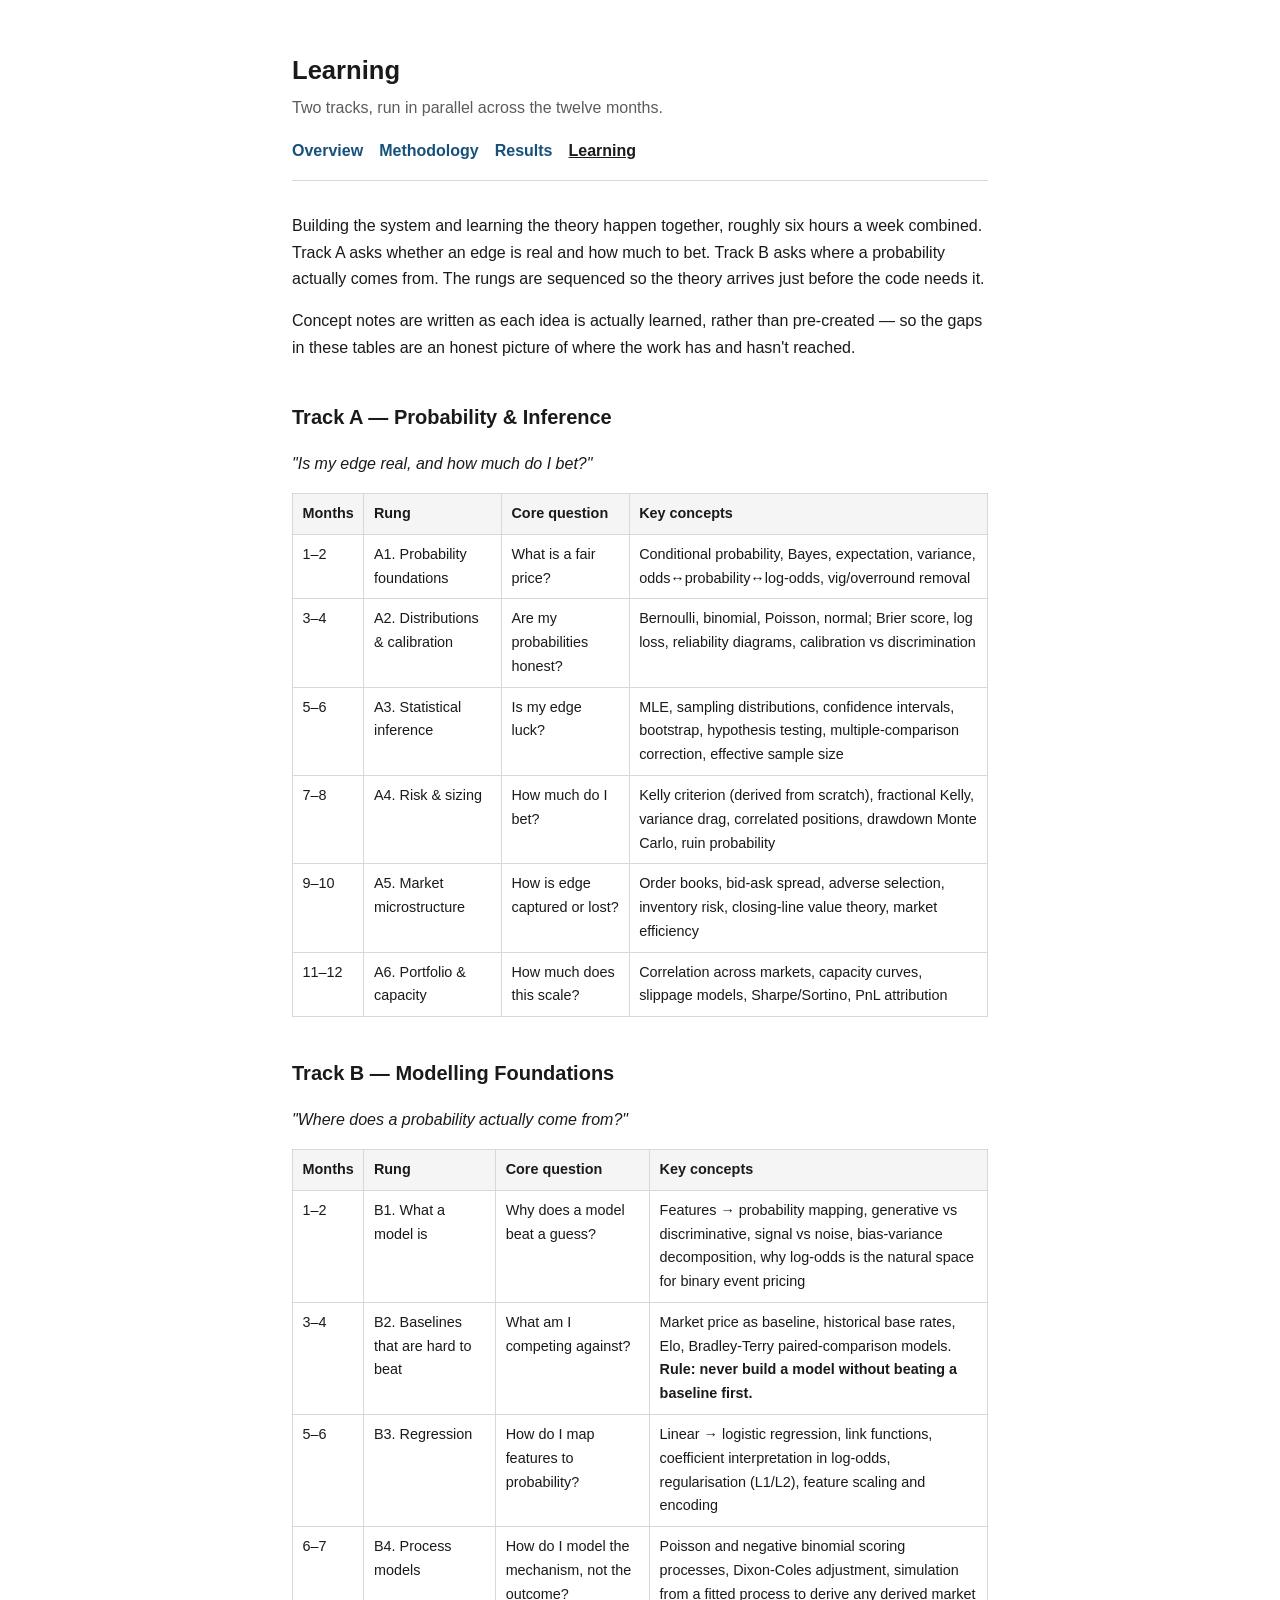
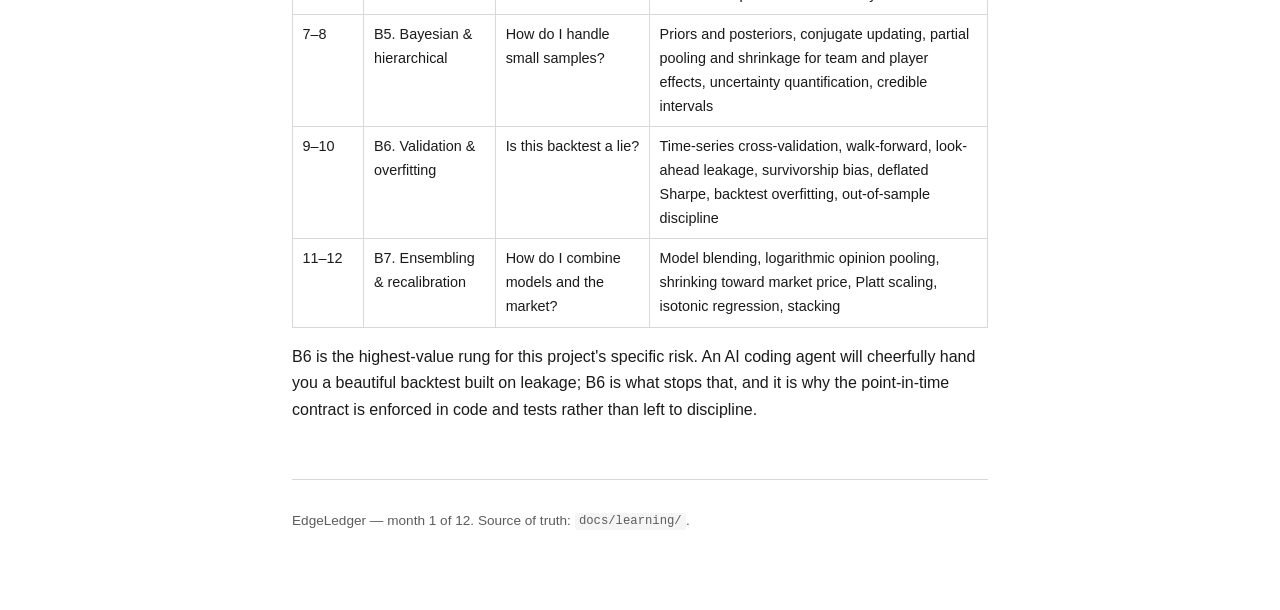
==== site/learning.html @ dd1dfd49 "Add public site (plain HTML/CSS) and GitHub Pages deploy workflow Four pages under site/: overview (" ====
<!doctype html>
<html lang="en">
<head>
<meta charset="utf-8">
<meta name="viewport" content="width=device-width, initial-scale=1">
<title>Learning — EdgeLedger</title>
<meta name="description" content="The twelve-month learning curriculum behind EdgeLedger: probability and inference, and modelling foundations.">
<link rel="stylesheet" href="style.css">
</head>
<body>

<header>
  <h1>Learning</h1>
  <p class="tagline">Two tracks, run in parallel across the twelve months.</p>
  <nav>
    <a href="index.html">Overview</a>
    <a href="methodology.html">Methodology</a>
    <a href="results.html">Results</a>
    <a href="learning.html" aria-current="page">Learning</a>
  </nav>
</header>

<main>

<p>Building the system and learning the theory happen together, roughly six hours a week combined.
Track A asks whether an edge is real and how much to bet. Track B asks where a probability
actually comes from. The rungs are sequenced so the theory arrives just before the code needs
it.</p>

<p>Concept notes are written as each idea is actually learned, rather than pre-created — so the
gaps in these tables are an honest picture of where the work has and hasn't reached.</p>

<h2>Track A — Probability &amp; Inference</h2>

<p><em>"Is my edge real, and how much do I bet?"</em></p>

<div class="table-wrap">
<table>
  <thead>
    <tr><th>Months</th><th>Rung</th><th>Core question</th><th>Key concepts</th></tr>
  </thead>
  <tbody>
    <tr>
      <td>1–2</td><td>A1. Probability foundations</td><td>What is a fair price?</td>
      <td>Conditional probability, Bayes, expectation, variance, odds↔probability↔log-odds,
      vig/overround removal</td>
    </tr>
    <tr>
      <td>3–4</td><td>A2. Distributions &amp; calibration</td><td>Are my probabilities honest?</td>
      <td>Bernoulli, binomial, Poisson, normal; Brier score, log loss, reliability diagrams,
      calibration vs discrimination</td>
    </tr>
    <tr>
      <td>5–6</td><td>A3. Statistical inference</td><td>Is my edge luck?</td>
      <td>MLE, sampling distributions, confidence intervals, bootstrap, hypothesis testing,
      multiple-comparison correction, effective sample size</td>
    </tr>
    <tr>
      <td>7–8</td><td>A4. Risk &amp; sizing</td><td>How much do I bet?</td>
      <td>Kelly criterion (derived from scratch), fractional Kelly, variance drag, correlated
      positions, drawdown Monte Carlo, ruin probability</td>
    </tr>
    <tr>
      <td>9–10</td><td>A5. Market microstructure</td><td>How is edge captured or lost?</td>
      <td>Order books, bid-ask spread, adverse selection, inventory risk, closing-line value
      theory, market efficiency</td>
    </tr>
    <tr>
      <td>11–12</td><td>A6. Portfolio &amp; capacity</td><td>How much does this scale?</td>
      <td>Correlation across markets, capacity curves, slippage models, Sharpe/Sortino, PnL
      attribution</td>
    </tr>
  </tbody>
</table>
</div>

<h2>Track B — Modelling Foundations</h2>

<p><em>"Where does a probability actually come from?"</em></p>

<div class="table-wrap">
<table>
  <thead>
    <tr><th>Months</th><th>Rung</th><th>Core question</th><th>Key concepts</th></tr>
  </thead>
  <tbody>
    <tr>
      <td>1–2</td><td>B1. What a model is</td><td>Why does a model beat a guess?</td>
      <td>Features → probability mapping, generative vs discriminative, signal vs noise,
      bias-variance decomposition, why log-odds is the natural space for binary event pricing</td>
    </tr>
    <tr>
      <td>3–4</td><td>B2. Baselines that are hard to beat</td><td>What am I competing against?</td>
      <td>Market price as baseline, historical base rates, Elo, Bradley-Terry paired-comparison
      models. <strong>Rule: never build a model without beating a baseline first.</strong></td>
    </tr>
    <tr>
      <td>5–6</td><td>B3. Regression</td><td>How do I map features to probability?</td>
      <td>Linear → logistic regression, link functions, coefficient interpretation in log-odds,
      regularisation (L1/L2), feature scaling and encoding</td>
    </tr>
    <tr>
      <td>6–7</td><td>B4. Process models</td><td>How do I model the mechanism, not the outcome?</td>
      <td>Poisson and negative binomial scoring processes, Dixon-Coles adjustment, simulation from
      a fitted process to derive any derived market</td>
    </tr>
    <tr>
      <td>7–8</td><td>B5. Bayesian &amp; hierarchical</td><td>How do I handle small samples?</td>
      <td>Priors and posteriors, conjugate updating, partial pooling and shrinkage for team and
      player effects, uncertainty quantification, credible intervals</td>
    </tr>
    <tr>
      <td>9–10</td><td>B6. Validation &amp; overfitting</td><td>Is this backtest a lie?</td>
      <td>Time-series cross-validation, walk-forward, look-ahead leakage, survivorship bias,
      deflated Sharpe, backtest overfitting, out-of-sample discipline</td>
    </tr>
    <tr>
      <td>11–12</td><td>B7. Ensembling &amp; recalibration</td><td>How do I combine models and the market?</td>
      <td>Model blending, logarithmic opinion pooling, shrinking toward market price, Platt
      scaling, isotonic regression, stacking</td>
    </tr>
  </tbody>
</table>
</div>

<p>B6 is the highest-value rung for this project's specific risk. An AI coding agent will
cheerfully hand you a beautiful backtest built on leakage; B6 is what stops that, and it is why
the point-in-time contract is enforced in code and tests rather than left to discipline.</p>

</main>

<footer>
  <p>EdgeLedger — month 1 of 12. Source of truth: <code>docs/learning/</code>.</p>
</footer>

</body>
</html>
---- site/style.css ----
/* EdgeLedger — plain baseline styles.
   Deliberately minimal: a design pass with the frontend-design skill is a later, separate
   milestone. Structure and legibility only, no bespoke visual system yet. */

:root {
  --fg: #1a1a1a;
  --muted: #5c5c5c;
  --bg: #ffffff;
  --accent: #16507b;
  --border: #d8d8d8;
  --code-bg: #f5f5f5;
}

@media (prefers-color-scheme: dark) {
  :root {
    --fg: #e8e8e8;
    --muted: #a0a0a0;
    --bg: #131313;
    --accent: #7db4e0;
    --border: #333333;
    --code-bg: #1e1e1e;
  }
}

* { box-sizing: border-box; }

body {
  margin: 0 auto;
  padding: 2rem 1.25rem 4rem;
  max-width: 46rem;
  font: 16px/1.65 -apple-system, BlinkMacSystemFont, "Segoe UI", Helvetica, Arial, sans-serif;
  color: var(--fg);
  background: var(--bg);
}

header { border-bottom: 1px solid var(--border); margin-bottom: 2rem; }
header h1 { margin-bottom: 0.25rem; font-size: 1.6rem; }
header p.tagline { margin-top: 0; color: var(--muted); }

nav { display: flex; flex-wrap: wrap; gap: 1rem; padding-bottom: 1rem; }
nav a { color: var(--accent); text-decoration: none; font-weight: 600; }
nav a:hover, nav a:focus { text-decoration: underline; }
nav a[aria-current="page"] { color: var(--fg); text-decoration: underline; }

h2 { margin-top: 2.5rem; font-size: 1.25rem; }
h3 { margin-top: 1.75rem; font-size: 1.05rem; }

a { color: var(--accent); }

code {
  background: var(--code-bg);
  padding: 0.1em 0.35em;
  border-radius: 3px;
  font-size: 0.9em;
}

blockquote {
  margin: 1.5rem 0;
  padding: 0.5rem 0 0.5rem 1rem;
  border-left: 3px solid var(--accent);
  color: var(--muted);
  font-style: italic;
}

table { border-collapse: collapse; width: 100%; font-size: 0.9rem; }
th, td { border: 1px solid var(--border); padding: 0.5rem 0.6rem; text-align: left; vertical-align: top; }
th { background: var(--code-bg); }

/* Wide tables scroll inside their own container rather than the page body. */
.table-wrap { overflow-x: auto; margin: 1rem 0; }

.status {
  border: 1px solid var(--border);
  border-left: 3px solid var(--accent);
  background: var(--code-bg);
  padding: 0.9rem 1.1rem;
  margin: 1.5rem 0;
}
.status p { margin: 0.35rem 0; }

.pending { color: var(--muted); font-variant-numeric: tabular-nums; }

footer {
  margin-top: 3.5rem;
  padding-top: 1rem;
  border-top: 1px solid var(--border);
  color: var(--muted);
  font-size: 0.85rem;
}
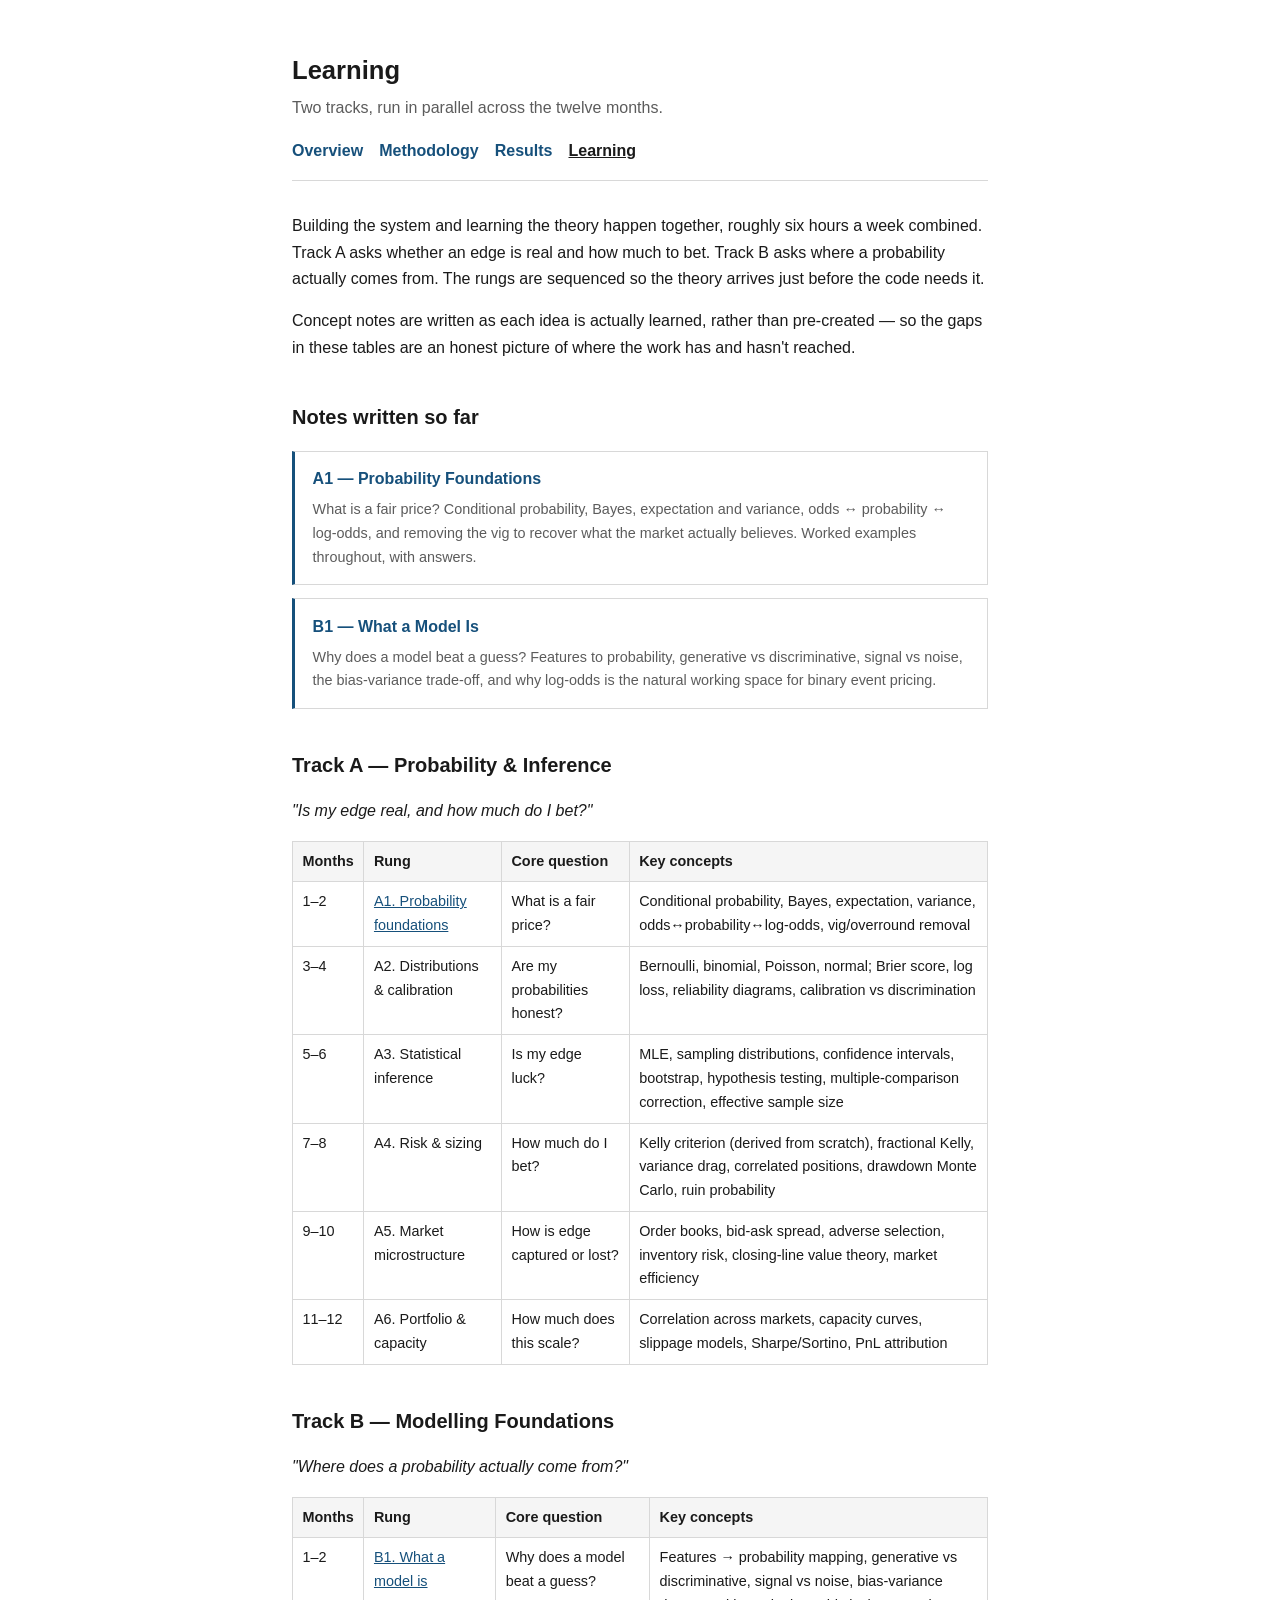
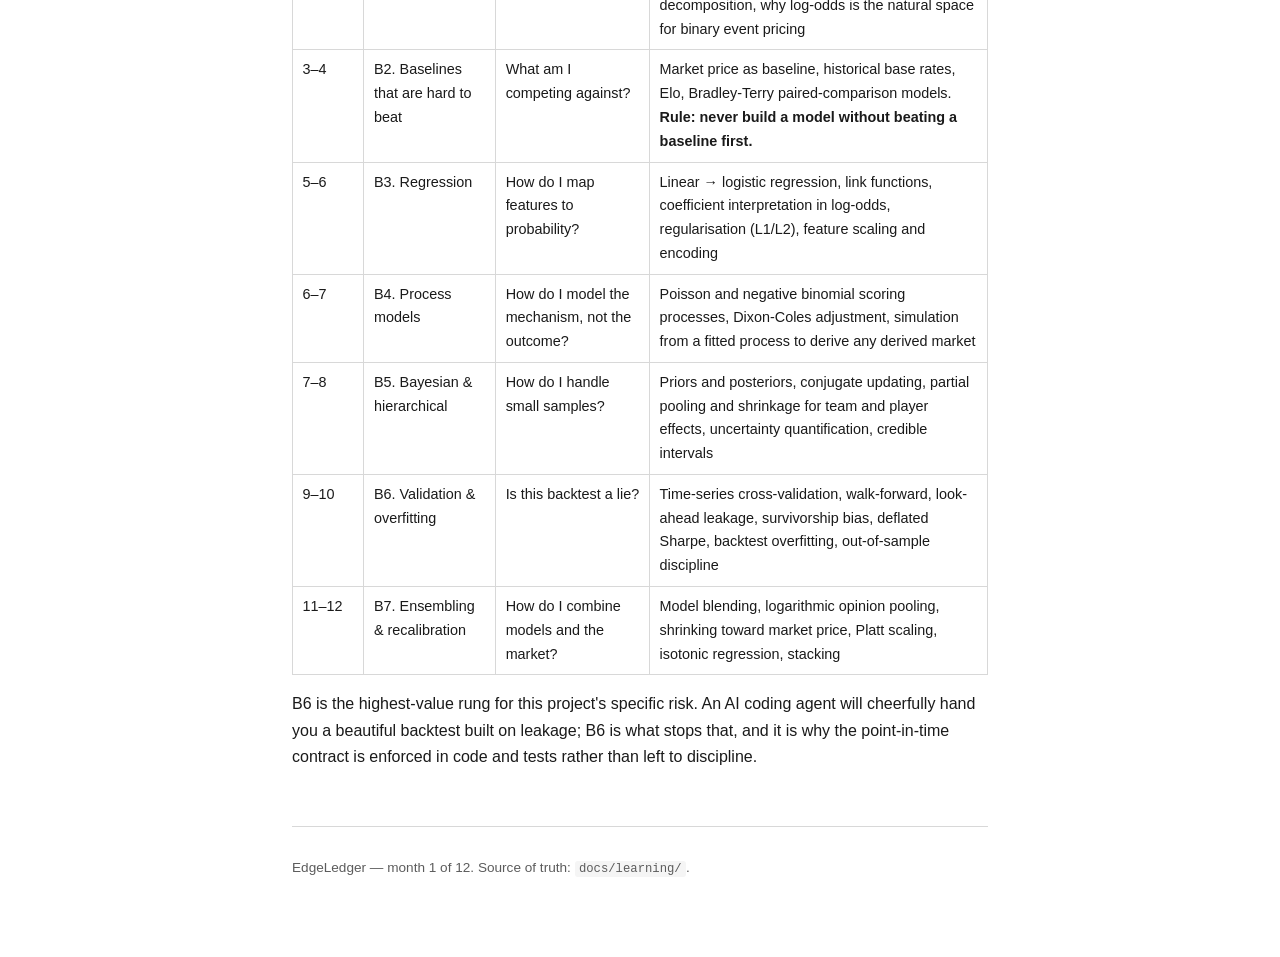
==== commit da42b7bd: "Publish the learning notes to the site, generated from the markdown A1 and B1 are now readable at /l" ====
--- a/site/learning.html
+++ b/site/learning.html
@@ -30,6 +30,23 @@
 <p>Concept notes are written as each idea is actually learned, rather than pre-created — so the
 gaps in these tables are an honest picture of where the work has and hasn't reached.</p>
 
+<h2>Notes written so far</h2>
+
+<ul class="card-list">
+  <li>
+    <a href="learning-a1.html">A1 — Probability Foundations</a>
+    <p>What is a fair price? Conditional probability, Bayes, expectation and variance,
+    odds ↔ probability ↔ log-odds, and removing the vig to recover what the market actually
+    believes. Worked examples throughout, with answers.</p>
+  </li>
+  <li>
+    <a href="learning-b1.html">B1 — What a Model Is</a>
+    <p>Why does a model beat a guess? Features to probability, generative vs discriminative,
+    signal vs noise, the bias-variance trade-off, and why log-odds is the natural working
+    space for binary event pricing.</p>
+  </li>
+</ul>
+
 <h2>Track A — Probability &amp; Inference</h2>
 
 <p><em>"Is my edge real, and how much do I bet?"</em></p>
@@ -41,7 +58,7 @@
   </thead>
   <tbody>
     <tr>
-      <td>1–2</td><td>A1. Probability foundations</td><td>What is a fair price?</td>
+      <td>1–2</td><td><a href="learning-a1.html">A1. Probability foundations</a></td><td>What is a fair price?</td>
       <td>Conditional probability, Bayes, expectation, variance, odds↔probability↔log-odds,
       vig/overround removal</td>
     </tr>
@@ -85,7 +102,7 @@
   </thead>
   <tbody>
     <tr>
-      <td>1–2</td><td>B1. What a model is</td><td>Why does a model beat a guess?</td>
+      <td>1–2</td><td><a href="learning-b1.html">B1. What a model is</a></td><td>Why does a model beat a guess?</td>
       <td>Features → probability mapping, generative vs discriminative, signal vs noise,
       bias-variance decomposition, why log-odds is the natural space for binary event pricing</td>
     </tr>
--- a/site/style.css
+++ b/site/style.css
@@ -80,6 +80,66 @@
 
 .pending { color: var(--muted); font-variant-numeric: tabular-nums; }
 
+/* --- learning pages --- */
+
+.prose { max-width: 42rem; }
+.prose h2 { padding-top: 0.5rem; border-top: 1px solid var(--border); }
+.prose h3 { color: var(--muted); font-size: 1rem; text-transform: none; }
+.prose li { margin: 0.3rem 0; }
+
+.toc {
+  background: var(--code-bg);
+  border: 1px solid var(--border);
+  padding: 1rem 1.25rem;
+  margin: 0 0 2.5rem;
+  font-size: 0.9rem;
+}
+.toc p { margin: 0 0 0.5rem; }
+.toc ol { margin: 0; padding-left: 1.4rem; }
+.toc a { text-decoration: none; }
+.toc a:hover { text-decoration: underline; }
+
+/* Maths rendered as text — no external font or script (CSP blocks CDNs). */
+.math-inline {
+  font-family: "SF Mono", "Cascadia Mono", Menlo, Consolas, monospace;
+  font-size: 0.95em;
+  white-space: nowrap;
+}
+.math-block {
+  font-family: "SF Mono", "Cascadia Mono", Menlo, Consolas, monospace;
+  background: var(--code-bg);
+  border-left: 3px solid var(--accent);
+  padding: 0.85rem 1.1rem;
+  margin: 1.25rem 0;
+  overflow-x: auto;
+  font-size: 0.95rem;
+}
+
+details {
+  border: 1px solid var(--border);
+  border-radius: 4px;
+  padding: 0.75rem 1rem;
+  margin: 1.5rem 0;
+  background: var(--code-bg);
+}
+details summary {
+  cursor: pointer;
+  font-weight: 600;
+  color: var(--accent);
+}
+details[open] summary { margin-bottom: 0.75rem; }
+
+.card-list { list-style: none; padding: 0; }
+.card-list li {
+  border: 1px solid var(--border);
+  border-left: 3px solid var(--accent);
+  padding: 0.9rem 1.1rem;
+  margin: 0.85rem 0;
+}
+.card-list a { font-weight: 600; text-decoration: none; }
+.card-list a:hover { text-decoration: underline; }
+.card-list p { margin: 0.35rem 0 0; color: var(--muted); font-size: 0.9rem; }
+
 footer {
   margin-top: 3.5rem;
   padding-top: 1rem;
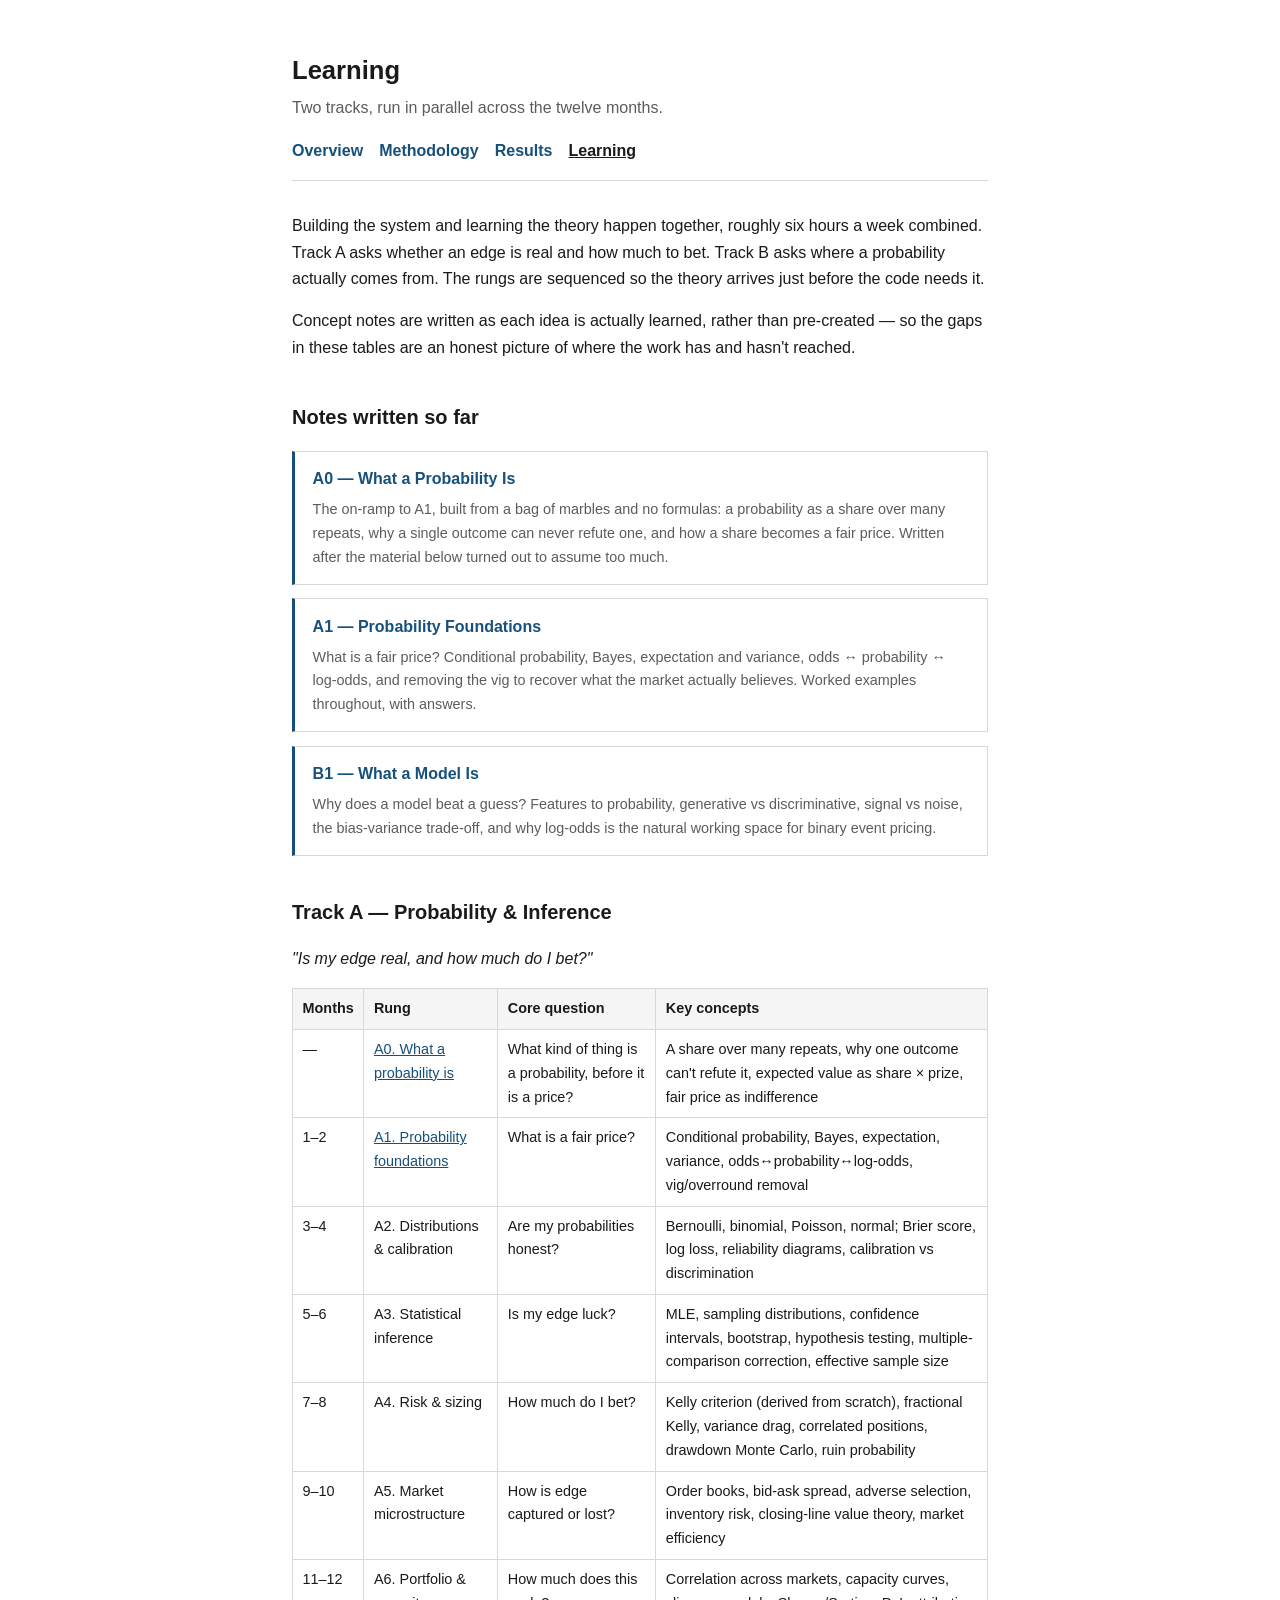
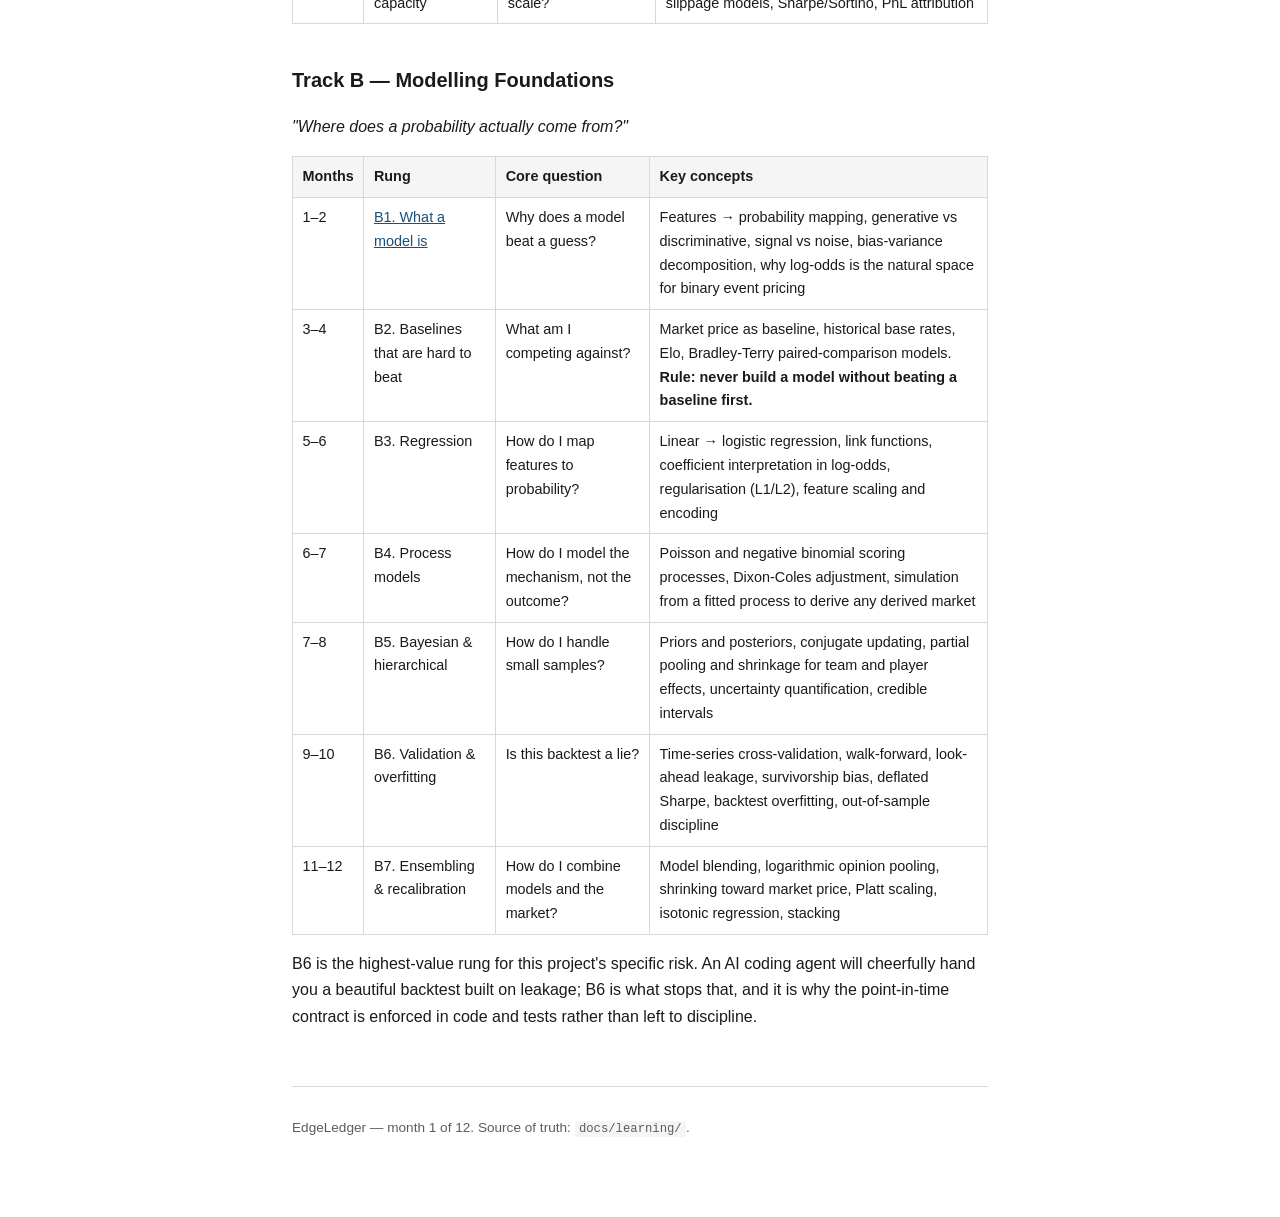
==== commit d9333688: "Add A0 — the on-ramp A1 assumed you already had A1 opens by asserting price and probability are the " ====
--- a/site/learning.html
+++ b/site/learning.html
@@ -34,6 +34,12 @@
 
 <ul class="card-list">
   <li>
+    <a href="learning-a0.html">A0 — What a Probability Is</a>
+    <p>The on-ramp to A1, built from a bag of marbles and no formulas: a probability as a share
+    over many repeats, why a single outcome can never refute one, and how a share becomes a fair
+    price. Written after the material below turned out to assume too much.</p>
+  </li>
+  <li>
     <a href="learning-a1.html">A1 — Probability Foundations</a>
     <p>What is a fair price? Conditional probability, Bayes, expectation and variance,
     odds ↔ probability ↔ log-odds, and removing the vig to recover what the market actually
@@ -57,6 +63,12 @@
     <tr><th>Months</th><th>Rung</th><th>Core question</th><th>Key concepts</th></tr>
   </thead>
   <tbody>
+    <tr>
+      <td>—</td><td><a href="learning-a0.html">A0. What a probability is</a></td>
+      <td>What kind of thing is a probability, before it is a price?</td>
+      <td>A share over many repeats, why one outcome can't refute it, expected value as
+      share × prize, fair price as indifference</td>
+    </tr>
     <tr>
       <td>1–2</td><td><a href="learning-a1.html">A1. Probability foundations</a></td><td>What is a fair price?</td>
       <td>Conditional probability, Bayes, expectation, variance, odds↔probability↔log-odds,
